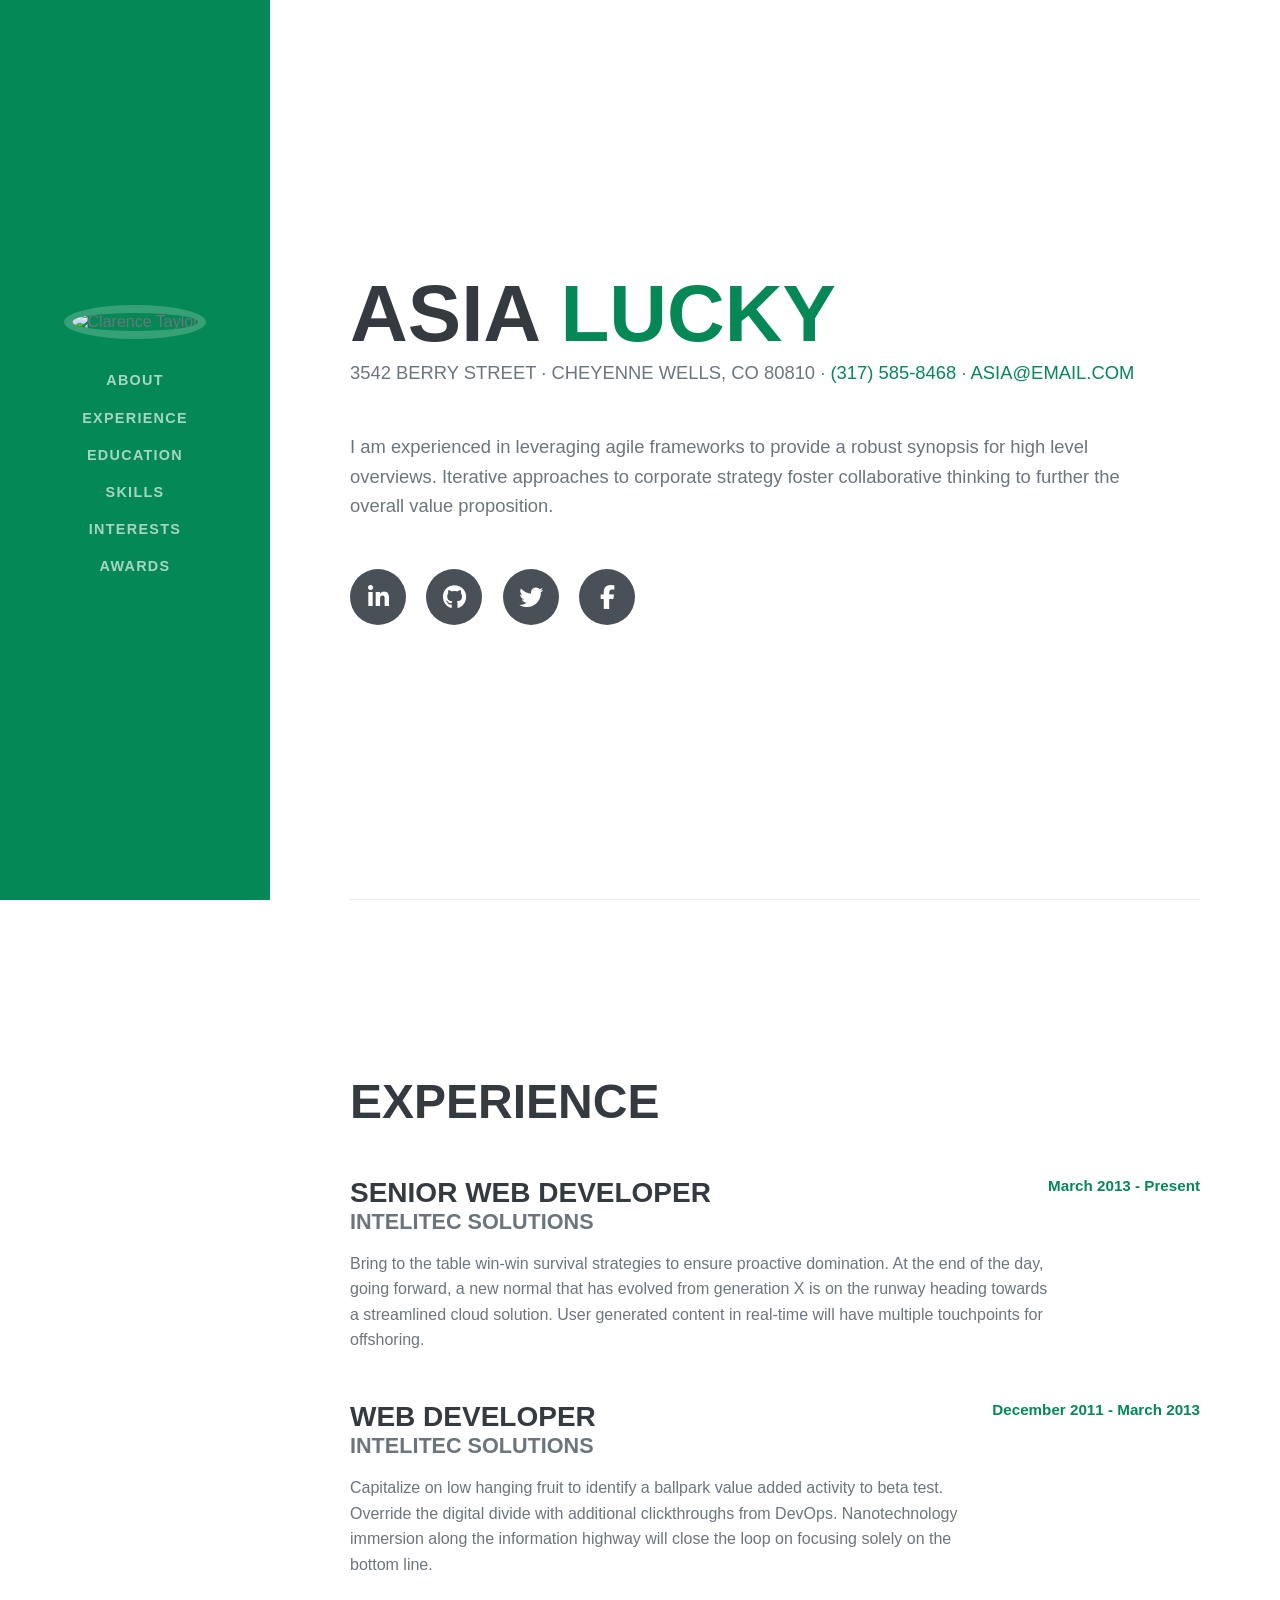
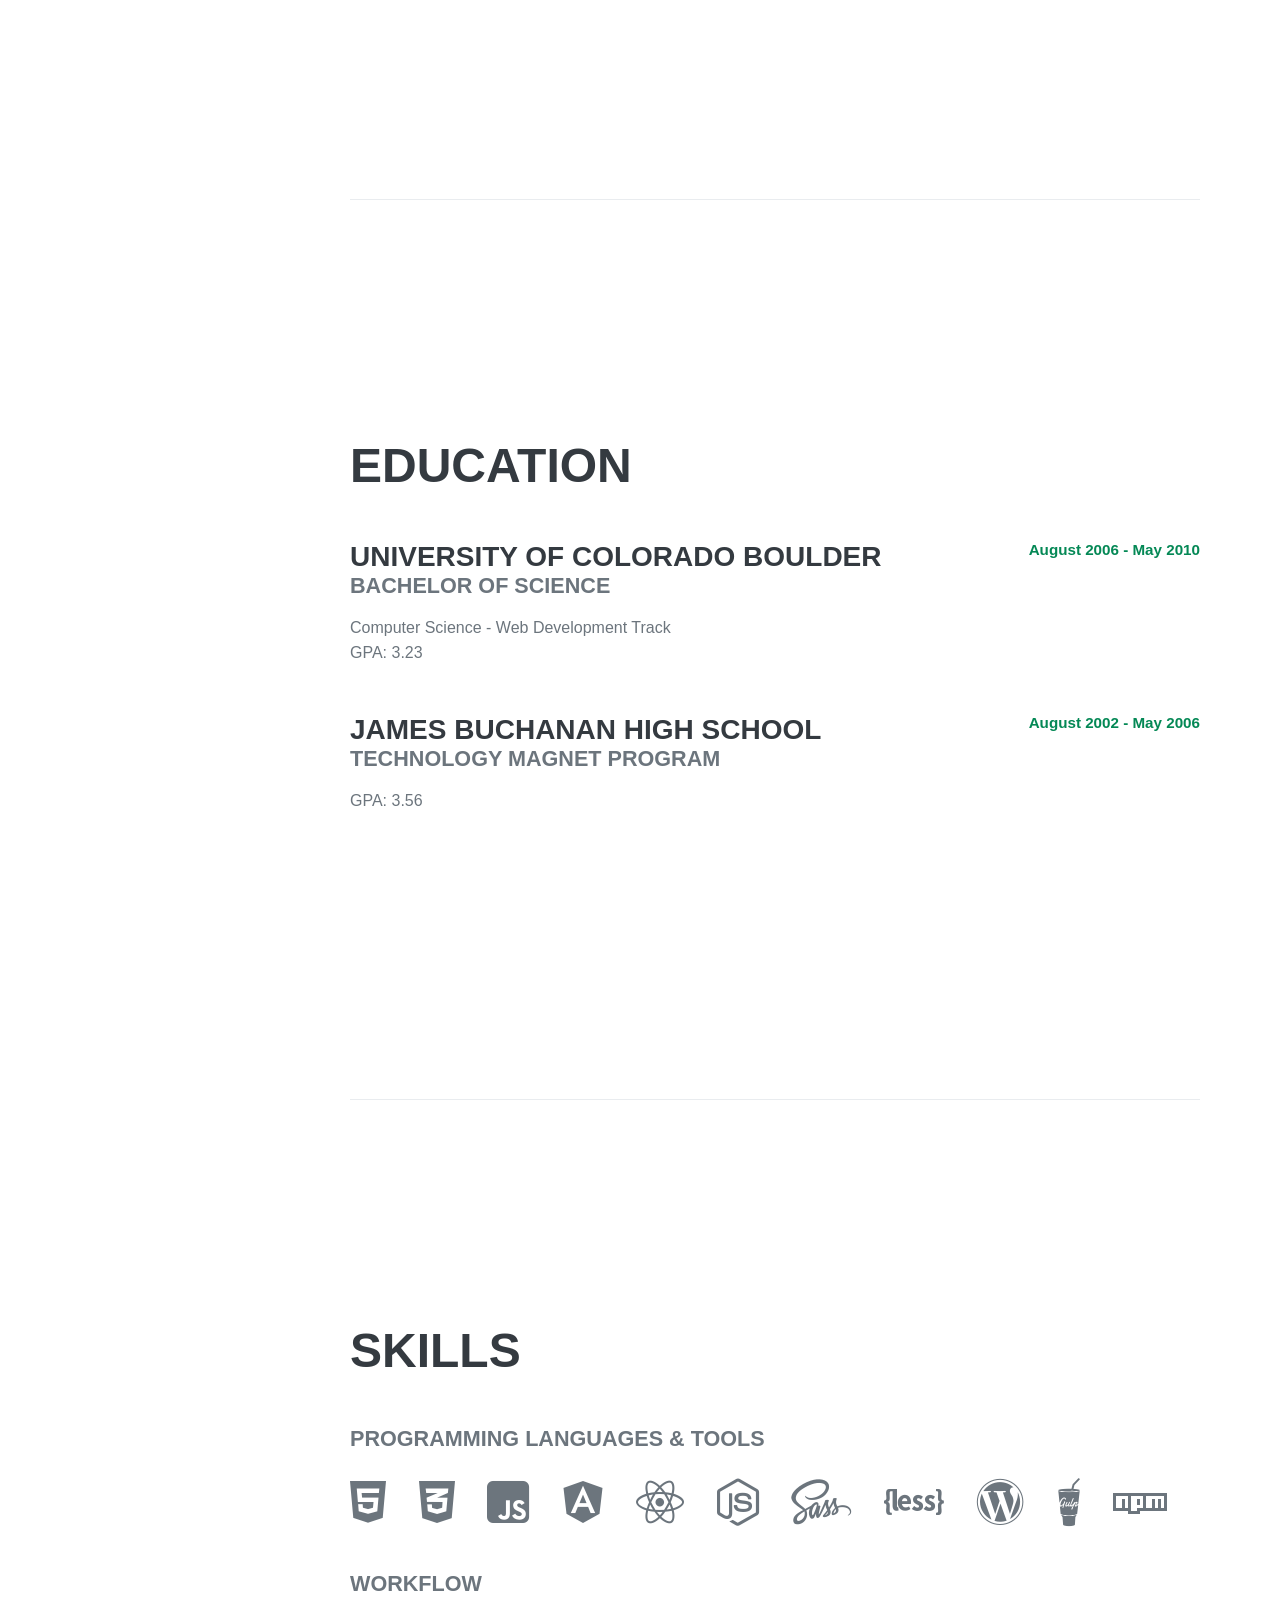
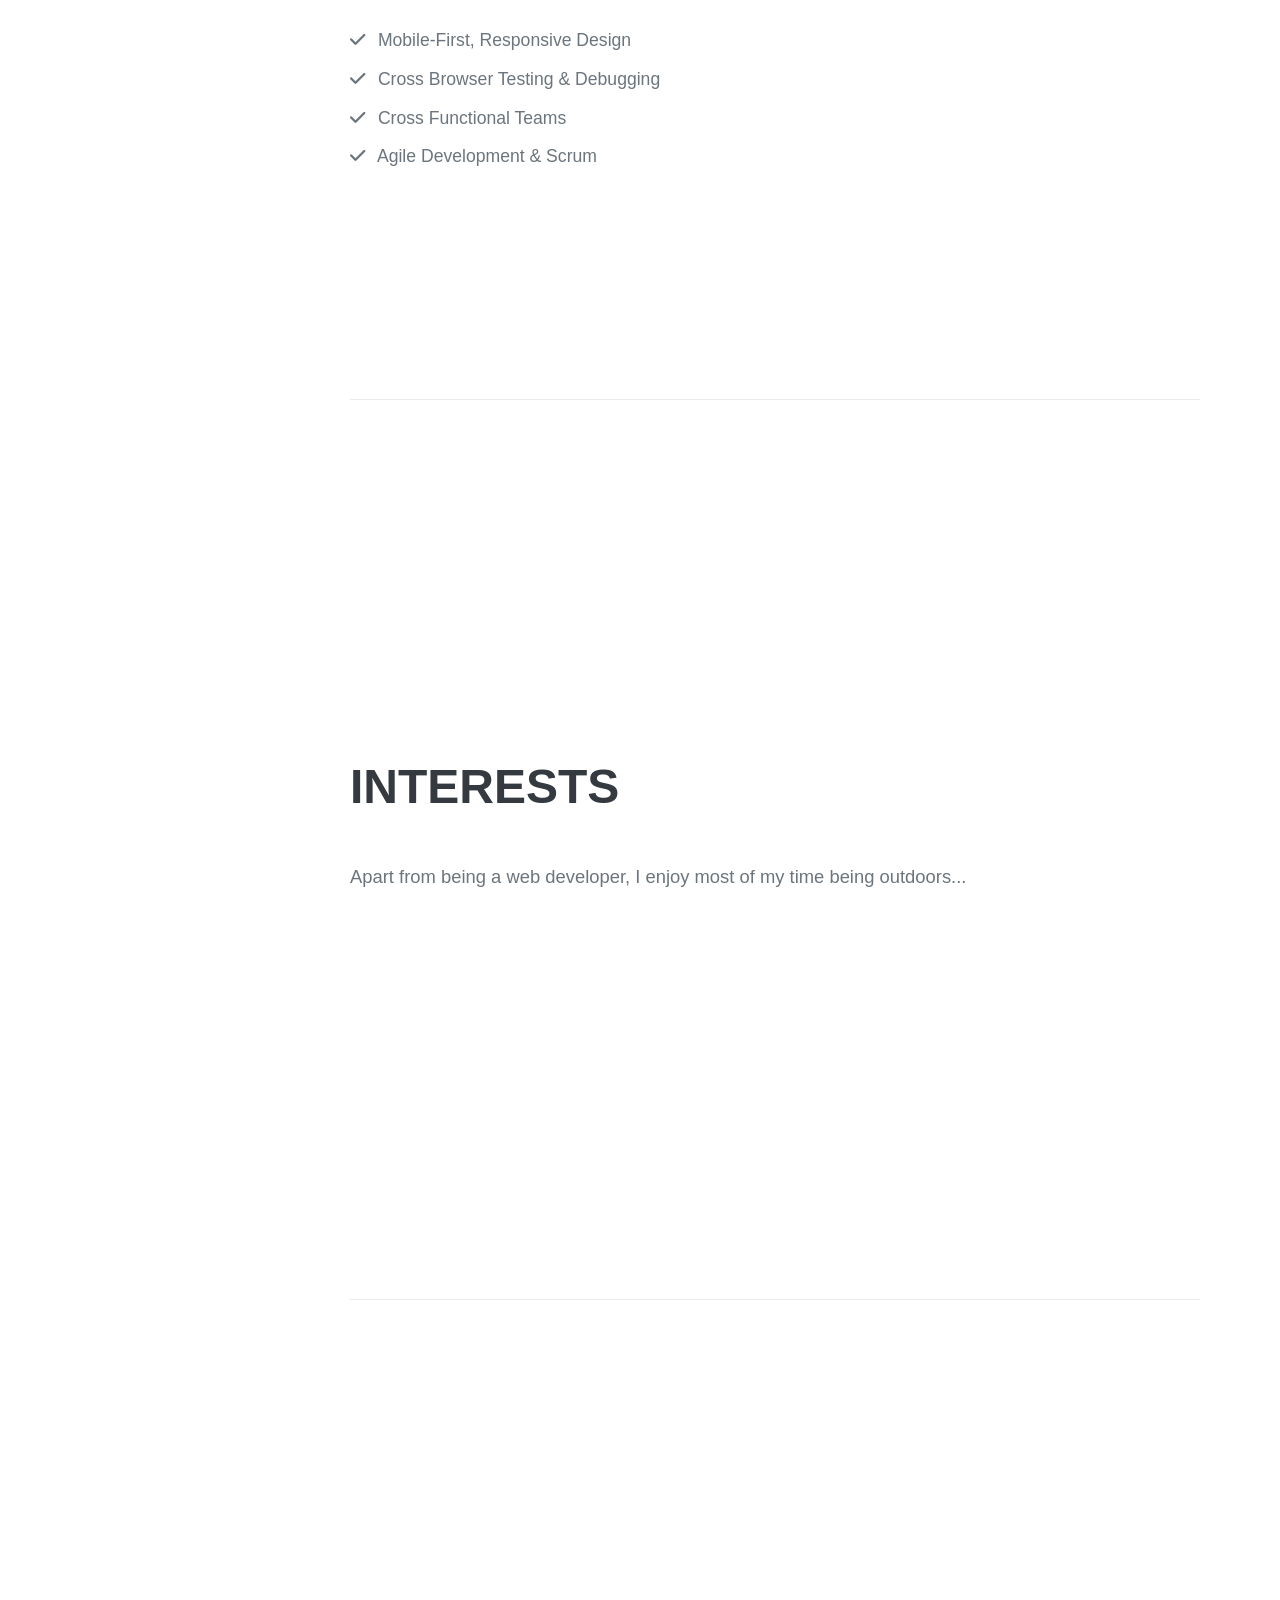
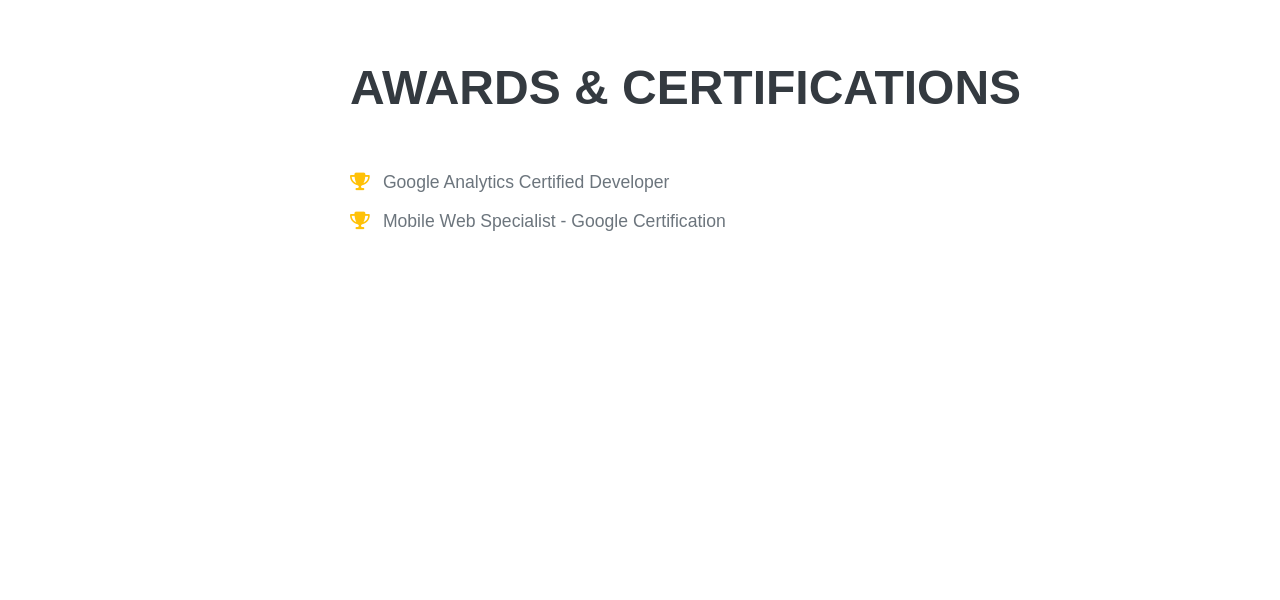
==== assignmentcss01.html @ ceb2776c "Add current assignment files" ====
<!DOCTYPE html>
<html lang="en">
<head>
  <meta charset="UTF-8">
  <meta name="viewport" content="width=device-width, initial-scale=1.0">
  <title>Resuma — Portfolio</title>
  <link rel="stylesheet" href="assignmentcss01.css">
  <link rel="stylesheet" href="https://cdnjs.cloudflare.com/ajax/libs/font-awesome/6.4.0/css/all.min.css">
</head>
<body>

  <!-- Navigation Sidebar -->
  <aside class="sidebar" id="site-sidebar">
    <div class="sidebar__profile">
      <img src="https://encrypted-tbn0.gstatic.com/images?q=tbn:ANd9GcR3B3AyNnwIDyLYcPIctVdTAaFPmIm57mr7t2N9FmThQoUoZu0IrlArZ0MG&s=10" alt="Clarence Taylor" class="sidebar__avatar">
    </div>
    
    <nav class="sidebar__nav">
      <ul class="nav-menu">
        <li class="nav-menu__item"><a href="#about" class="nav-menu__link">ABOUT</a></li>
        <li class="nav-menu__item"><a href="#experience" class="nav-menu__link">EXPERIENCE</a></li>
        <li class="nav-menu__item"><a href="#education" class="nav-menu__link">EDUCATION</a></li>
        <li class="nav-menu__item"><a href="#skills" class="nav-menu__link">SKILLS</a></li>
        <li class="nav-menu__item"><a href="#interests" class="nav-menu__link">INTERESTS</a></li>
        <li class="nav-menu__item"><a href="#awards" class="nav-menu__link">AWARDS</a></li>
      </ul>
    </nav>
  </aside>

  <!-- Main View Area -->
  <main class="content-wrapper">

    <!-- About Section -->
    <section id="about" class="page-section">
      <div class="hero-block">
        <h1 class="hero-block__title">ASIA <span class="text-accent">LUCkY</span></h1>
        
        <address class="hero-block__contact">
          <span>3542 BERRY STREET</span> · 
          <span>CHEYENNE WELLS, CO 80810</span> · 
          <a href="tel:3175858468">(317) 585-8468</a> · 
          <a href="mailto:name@email.com">ASIA@EMAIL.COM</a>
        </address>

        <p class="hero-block__bio">
          I am experienced in leveraging agile frameworks to provide a robust synopsis for high level overviews. Iterative approaches to corporate strategy foster collaborative thinking to further the overall value proposition.
        </p>

        <div class="social-links">
          <a href="#" class="social-links__btn" aria-label="LinkedIn"><i class="fab fa-linkedin-in"></i></a>
          <a href="#" class="social-links__btn" aria-label="GitHub"><i class="fab fa-github"></i></a>
          <a href="#" class="social-links__btn" aria-label="Twitter"><i class="fab fa-twitter"></i></a>
          <a href="#" class="social-links__btn" aria-label="Facebook"><i class="fab fa-facebook-f"></i></a>
        </div>
      </div>
    </section>

    <!-- Experience Section -->
    <section id="experience" class="page-section">
      <h2 class="page-section__title">EXPERIENCE</h2>

      <article class="timeline-card">
        <div class="timeline-card__main">
          <h3 class="timeline-card__title">SENIOR WEB DEVELOPER</h3>
          <span class="timeline-card__company">INTELITEC SOLUTIONS</span>
          <p class="timeline-card__desc">Bring to the table win-win survival strategies to ensure proactive domination. At the end of the day, going forward, a new normal that has evolved from generation X is on the runway heading towards a streamlined cloud solution. User generated content in real-time will have multiple touchpoints for offshoring.</p>
        </div>
        <time class="timeline-card__date">March 2013 - Present</time>
      </article>

      <article class="timeline-card">
        <div class="timeline-card__main">
          <h3 class="timeline-card__title">WEB DEVELOPER</h3>
          <span class="timeline-card__company">INTELITEC SOLUTIONS</span>
          <p class="timeline-card__desc">Capitalize on low hanging fruit to identify a ballpark value added activity to beta test. Override the digital divide with additional clickthroughs from DevOps. Nanotechnology immersion along the information highway will close the loop on focusing solely on the bottom line.</p>
        </div>
        <time class="timeline-card__date">December 2011 - March 2013</time>
      </article>
    </section>

    <!-- Education Section -->
    <section id="education" class="page-section">
      <h2 class="page-section__title">EDUCATION</h2>

      <article class="timeline-card">
        <div class="timeline-card__main">
          <h3 class="timeline-card__title">UNIVERSITY OF COLORADO BOULDER</h3>
          <span class="timeline-card__company">BACHELOR OF SCIENCE</span>
          <p class="timeline-card__desc">Computer Science - Web Development Track<br>GPA: 3.23</p>
        </div>
        <time class="timeline-card__date">August 2006 - May 2010</time>
      </article>

      <article class="timeline-card">
        <div class="timeline-card__main">
          <h3 class="timeline-card__title">JAMES BUCHANAN HIGH SCHOOL</h3>
          <span class="timeline-card__company">TECHNOLOGY MAGNET PROGRAM</span>
          <p class="timeline-card__desc">GPA: 3.56</p>
        </div>
        <time class="timeline-card__date">August 2002 - May 2006</time>
      </article>
    </section>

    <!-- Skills Section -->
    <section id="skills" class="page-section">
      <h2 class="page-section__title">SKILLS</h2>
      
      <div class="skills-block">
        <h3 class="skills-block__subheading">PROGRAMMING LANGUAGES & TOOLS</h3>
        <div class="dev-icons">
          <i class="fab fa-html5"></i>
          <i class="fab fa-css3-alt"></i>
          <i class="fab fa-js-square"></i>
          <i class="fab fa-angular"></i>
          <i class="fab fa-react"></i>
          <i class="fab fa-node-js"></i>
          <i class="fab fa-sass"></i>
          <i class="fab fa-less"></i>
          <i class="fab fa-wordpress"></i>
          <i class="fab fa-gulp"></i>
          <i class="fab fa-npm"></i>
        </div>

        <h3 class="skills-block__subheading">WORKFLOW</h3>
        <ul class="workflow-list">
          <li><i class="fas fa-check"></i> Mobile-First, Responsive Design</li>
          <li><i class="fas fa-check"></i> Cross Browser Testing & Debugging</li>
          <li><i class="fas fa-check"></i> Cross Functional Teams</li>
          <li><i class="fas fa-check"></i> Agile Development & Scrum</li>
        </ul>
      </div>
    </section>

    <!-- Interests Section -->
    <section id="interests" class="page-section">
      <h2 class="page-section__title">INTERESTS</h2>
      <p class="hero-block__bio">Apart from being a web developer, I enjoy most of my time being outdoors...</p>
    </section>

    <!-- Awards Section -->
    <!-- Awards Section -->
<section id="awards" class="page-section">
  <h2 class="page-section__title">AWARDS & CERTIFICATIONS</h2>
  <ul class="workflow-list">
    <li><i class="fas fa-trophy" style="color: #ffc107;"></i> Google Analytics Certified Developer</li>
    <li><i class="fas fa-trophy" style="color: #ffc107;"></i> Mobile Web Specialist - Google Certification</li>
  </ul>
</section>

  </main>

</body>
</html>
---- assignmentcss01.css ----
* {
  margin: 0;
  padding: 0;
  box-sizing: border-box;
  scroll-behavior: smooth;
}

body {
  font-family: 'Open Sans', -apple-system, BlinkMacSystemFont, "Segoe UI", Roboto, sans-serif;
  color: #6c757d;
  background-color: #ffffff;
  display: flex;
}

/* Fixed Sidebar Layout */
.sidebar {
  position: fixed;
  top: 0;
  left: 0;
  width: 270px;
  height: 100vh;
  /* background-color: #bd5d38; */
  background-color: rgb(4, 136, 85);
  display: flex;
  flex-direction: column;
  align-items: center;
  justify-content: center;
  padding: 2rem 1rem;
  z-index: 100;
}

.sidebar__avatar {
  width: 160px;
  height: 160px;
  border-radius: 50%;
  border: 8px solid rgba(255, 255, 255, 0.2);
  object-fit: cover;
  margin-bottom: 2rem;
}

.nav-menu {
  list-style: none;
  text-align: center;
  width: 100%;
}

.nav-menu__item {
  margin-bottom: 1.2rem;
}

.nav-menu__link {
  color: rgba(255, 255, 255, 0.65);
  text-decoration: none;
  font-weight: 800;
  font-size: 0.9rem;
  letter-spacing: 0.08rem;
  transition: color 0.3s ease;
}

.nav-menu__link:hover {
  color: #ffffff;
}

/* Main Content Area */
.content-wrapper {
  margin-left: 270px;
  padding: 0 5rem;
  width: calc(100% - 270px);
}

.page-section {
  padding-top: 5rem;
  padding-bottom: 5rem;
  min-height: 100vh;
  display: flex;
  flex-direction: column;
  justify-content: center;
  border-bottom: 1px solid #e9ecef;
}

.page-section:last-child {
  border-bottom: none;
}

.hero-block__title {
  font-size: 5rem;
  line-height: 1;
  font-weight: 700;
  color: #343a40;
  text-transform: uppercase;
}

.text-accent {
  color: rgb(4, 136, 85);
}

.hero-block__contact {
  font-style: normal;
  font-size: 1.15rem;
  font-weight: 500;
  text-transform: uppercase;
  margin-top: 0.5rem;
  margin-bottom: 3rem;
  color: #6c757d;
}

.hero-block__contact a {
   color: rgb(4, 136, 85);
  text-decoration: none;
}

.hero-block__bio {
  font-size: 1.15rem;
  line-height: 1.6;
  margin-bottom: 3rem;
  max-width: 800px;
}

/* Social Buttons */
.social-links__btn {
  display: inline-flex;
  align-items: center;
  justify-content: center;
  height: 3.5rem;
  width: 3.5rem;
   background-color: #495057;
  color: #ffffff; 
  border-radius: 100%;
  font-size: 1.5rem;
  margin-right: 1rem;
  text-decoration: none;
  transition: background-color 0.3s ease;
}

.social-links__btn:hover {
   background-color: #bd5d38; 

}
.social-links__btn:hover {
  background-color: #ffffff; 
  color: #000000;           
  border: 1px solid #000000; 
}


/* Headings & Section Typography */
.page-section__title {
  font-size: 3rem;
  font-weight: 700;
  color: #343a40;
  margin-bottom: 3rem;
}

.timeline-card {
  display: flex;
  justify-content: space-between;
  margin-bottom: 3rem;
}

.timeline-card__title {
  font-size: 1.75rem;
  font-weight: 700;
  color: #343a40;
}

.timeline-card__company {
  display: block;
  font-size: 1.35rem;
  font-weight: 700;
  color: #6c757d;
  margin-bottom: 1rem;
}

.timeline-card__desc {
  line-height: 1.6;
}

.timeline-card__date {
   color: rgb(4, 136, 85);
  font-size: 0.95rem;
  font-weight: 600;
  white-space: nowrap;
}

/* Skills */
.skills-block__subheading {
  font-size: 1.35rem;
  font-weight: 700;
  color: #6c757d;
  margin-bottom: 1.5rem;
}

.dev-icons {
  font-size: 3rem;
  margin-bottom: 2.5rem;
}

.dev-icons i {
  margin-right: 1.2rem;
  color: #6c757d;
  transition: color 0.3s ease;
}

.dev-icons i:hover {
   color: rgb(4, 136, 85);
}

.workflow-list {
  list-style: none;
  font-size: 1.1rem;
  line-height: 2.2;
}

.workflow-list i {
  color: #6c757d;
  margin-right: 0.5rem;
}

.text-warning {
  color: #ffc107;
}
.fa-trophy {
  color: #ffc107;
}
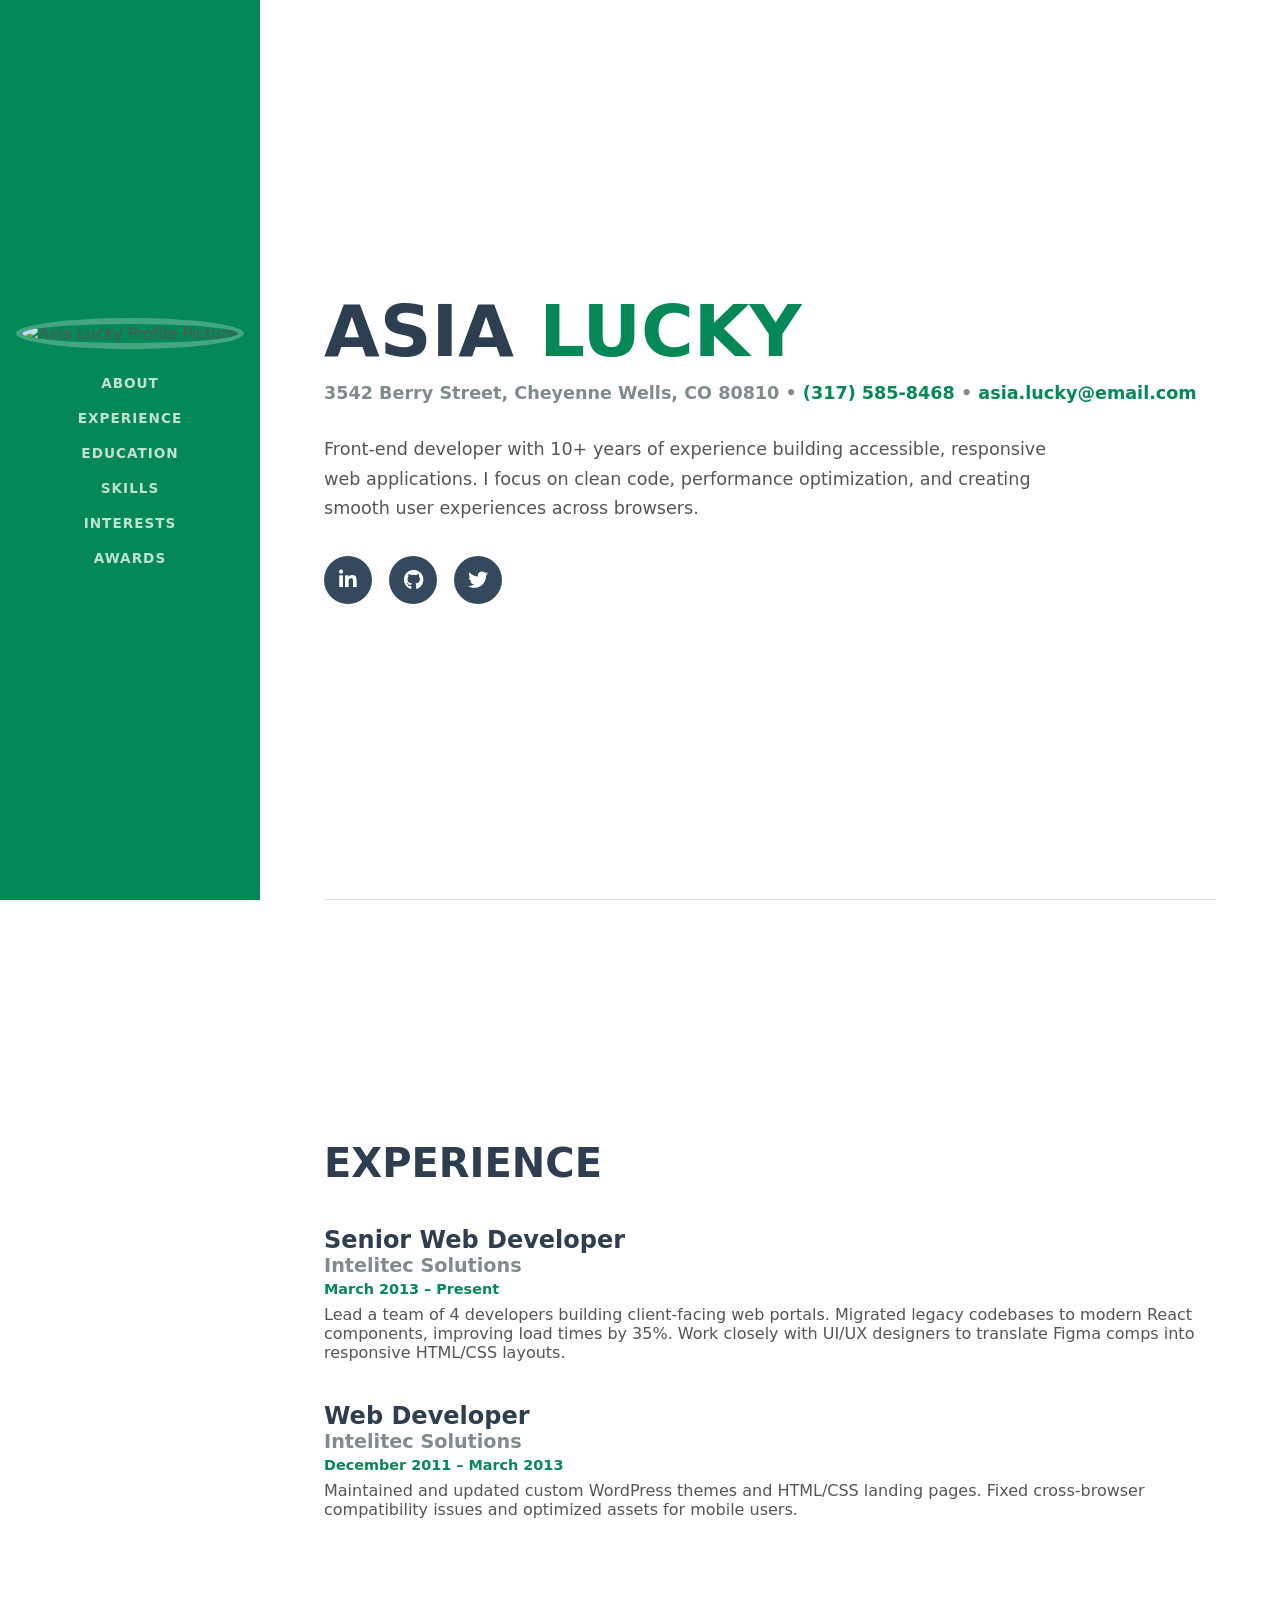
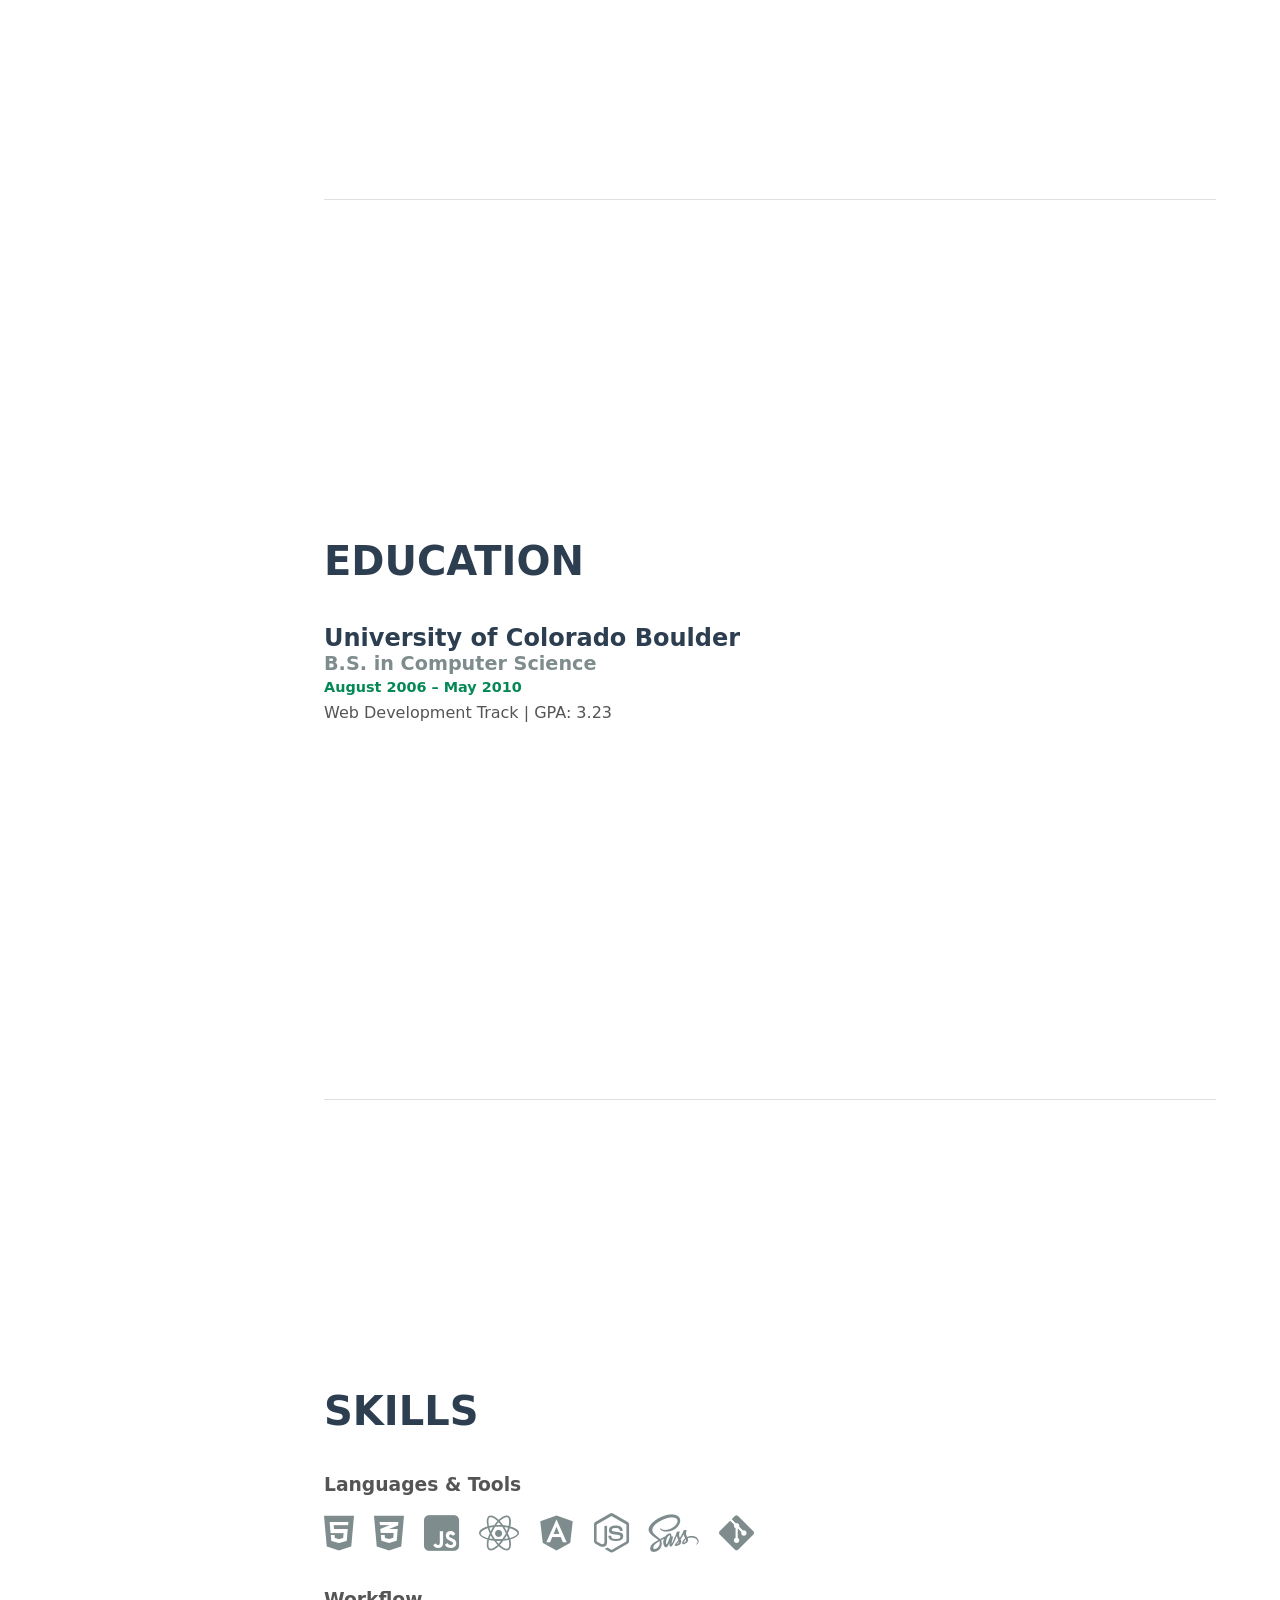
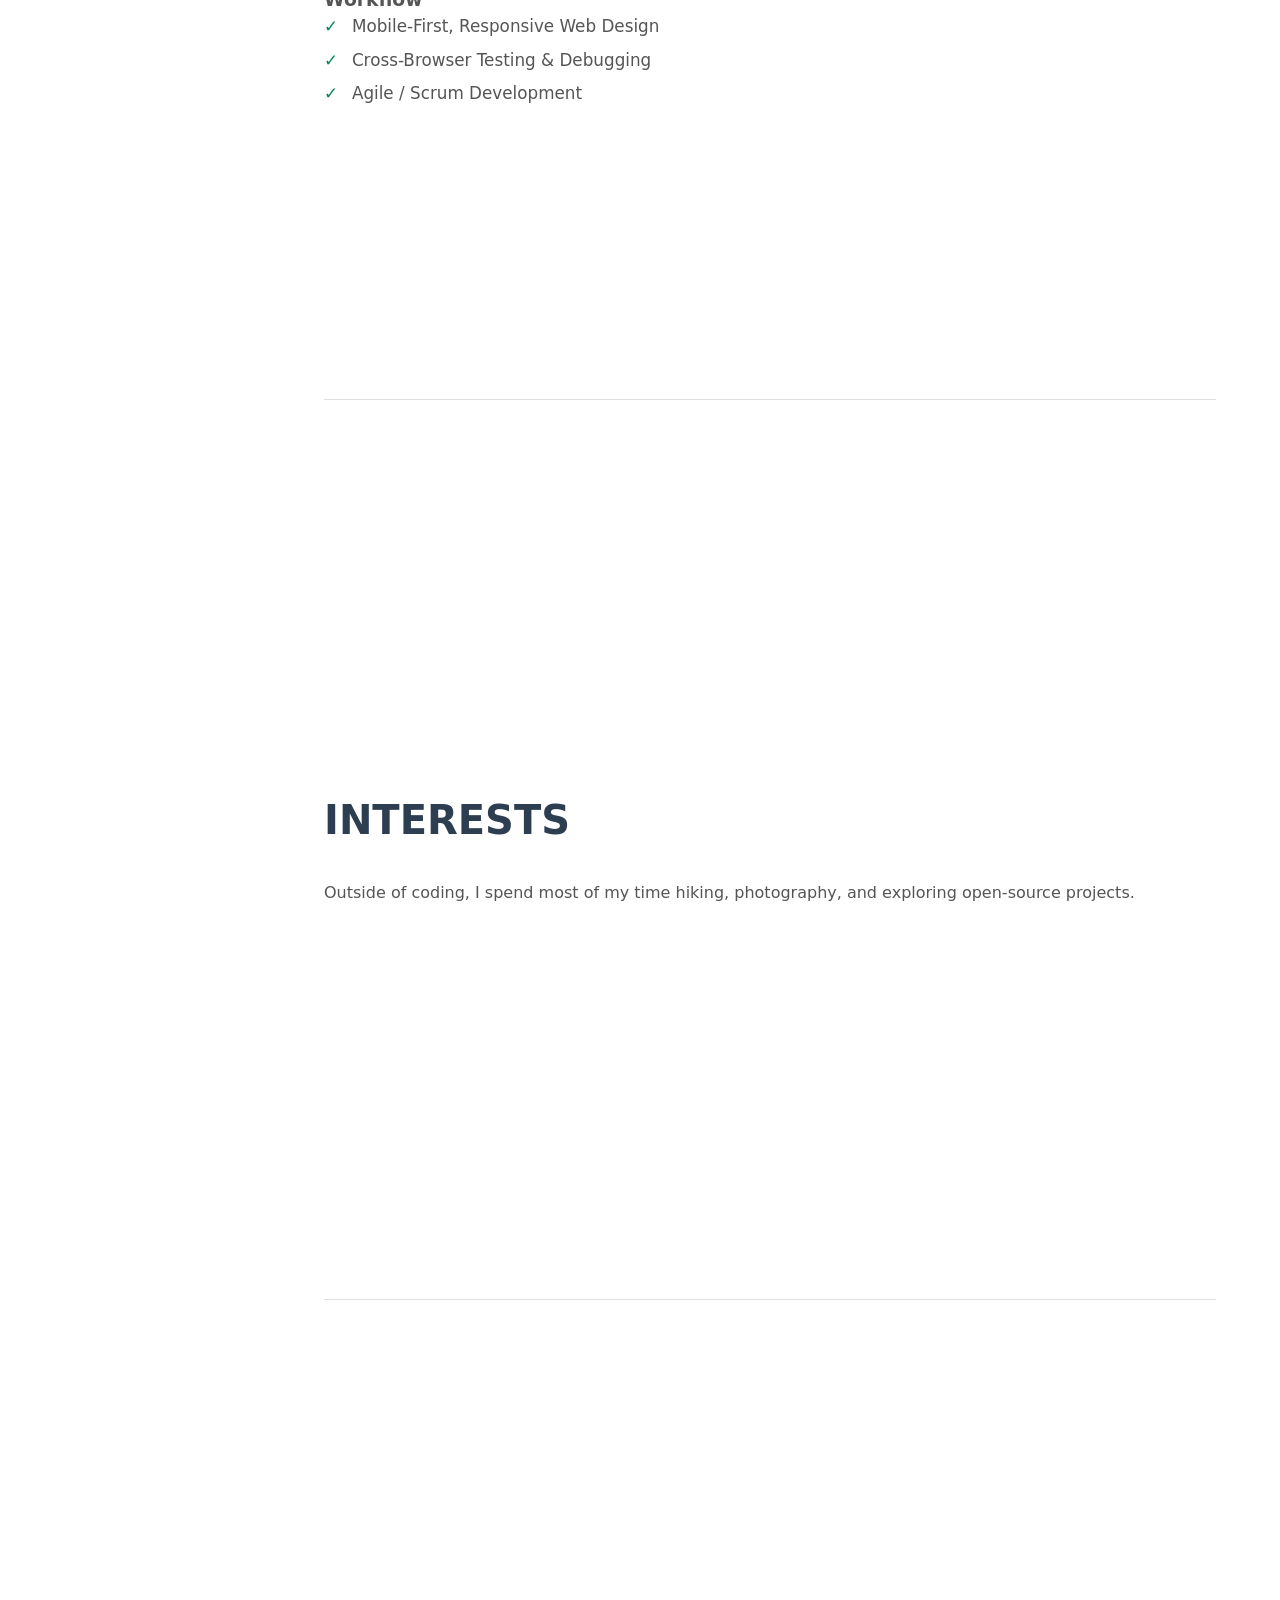
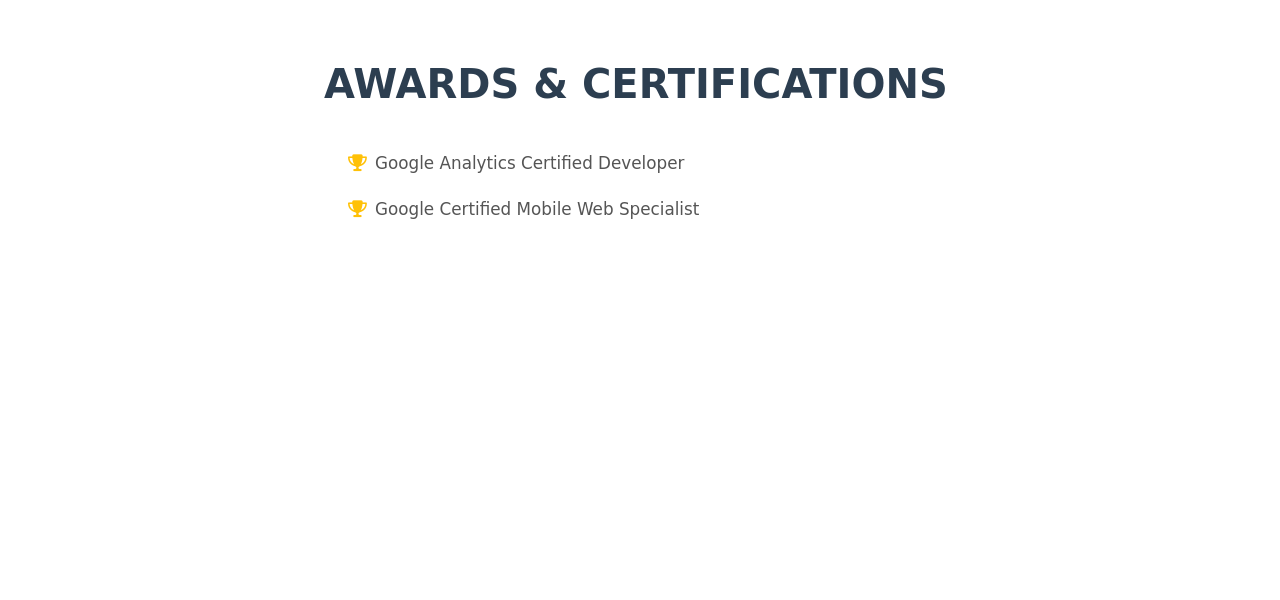
==== commit 11f7db49: "Updated code" ====
--- a/assignmentcss01.html
+++ b/assignmentcss01.html
@@ -3,7 +3,7 @@
 <head>
   <meta charset="UTF-8">
   <meta name="viewport" content="width=device-width, initial-scale=1.0">
-  <title>Resuma — Portfolio</title>
+  <title>Asia Lucky — Front End Developer</title>
   <link rel="stylesheet" href="assignmentcss01.css">
   <link rel="stylesheet" href="https://cdnjs.cloudflare.com/ajax/libs/font-awesome/6.4.0/css/all.min.css">
 </head>
@@ -11,141 +11,125 @@
 
   <!-- Navigation Sidebar -->
   <aside class="sidebar" id="site-sidebar">
-    <div class="sidebar__profile">
-      <img src="https://encrypted-tbn0.gstatic.com/images?q=tbn:ANd9GcR3B3AyNnwIDyLYcPIctVdTAaFPmIm57mr7t2N9FmThQoUoZu0IrlArZ0MG&s=10" alt="Clarence Taylor" class="sidebar__avatar">
+    <div class="sidebar-profile">
+      <img src="https://static.vecteezy.com/system/resources/previews/008/570/352/non_2x/charming-asian-female-office-worker-working-on-a-laptop-computer-and-enjoying-drinking-coffee-in-a-modern-office-free-photo.jpg" alt="Asia Lucky Profile Picture" class="profile-img">
     </div>
     
-    <nav class="sidebar__nav">
-      <ul class="nav-menu">
-        <li class="nav-menu__item"><a href="#about" class="nav-menu__link">ABOUT</a></li>
-        <li class="nav-menu__item"><a href="#experience" class="nav-menu__link">EXPERIENCE</a></li>
-        <li class="nav-menu__item"><a href="#education" class="nav-menu__link">EDUCATION</a></li>
-        <li class="nav-menu__item"><a href="#skills" class="nav-menu__link">SKILLS</a></li>
-        <li class="nav-menu__item"><a href="#interests" class="nav-menu__link">INTERESTS</a></li>
-        <li class="nav-menu__item"><a href="#awards" class="nav-menu__link">AWARDS</a></li>
+    <nav class="sidebar-nav">
+      <ul>
+        <li><a href="#about">About</a></li>
+        <li><a href="#experience">Experience</a></li>
+        <li><a href="#education">Education</a></li>
+        <li><a href="#skills">Skills</a></li>
+        <li><a href="#interests">Interests</a></li>
+        <li><a href="#awards">Awards</a></li>
       </ul>
     </nav>
   </aside>
 
-  <!-- Main View Area -->
-  <main class="content-wrapper">
+  <!-- Main Content -->
+  <main class="main-content">
 
     <!-- About Section -->
-    <section id="about" class="page-section">
-      <div class="hero-block">
-        <h1 class="hero-block__title">ASIA <span class="text-accent">LUCkY</span></h1>
+    <section id="about" class="section">
+      <div class="hero">
+        <h1>Asia <span class="highlight">Lucky</span></h1>
         
-        <address class="hero-block__contact">
-          <span>3542 BERRY STREET</span> · 
-          <span>CHEYENNE WELLS, CO 80810</span> · 
-          <a href="tel:3175858468">(317) 585-8468</a> · 
-          <a href="mailto:name@email.com">ASIA@EMAIL.COM</a>
-        </address>
+        <div class="contact-info">
+          <span>3542 Berry Street, Cheyenne Wells, CO 80810</span> • 
+          <a href="tel:3175858468">(317) 585-8468</a> • 
+          <a href="mailto:asia.lucky@email.com">asia.lucky@email.com</a>
+        </div>
 
-        <p class="hero-block__bio">
-          I am experienced in leveraging agile frameworks to provide a robust synopsis for high level overviews. Iterative approaches to corporate strategy foster collaborative thinking to further the overall value proposition.
+        <p class="bio">
+          Front-end developer with 10+ years of experience building accessible, responsive web applications. I focus on clean code, performance optimization, and creating smooth user experiences across browsers.
         </p>
 
-        <div class="social-links">
-          <a href="#" class="social-links__btn" aria-label="LinkedIn"><i class="fab fa-linkedin-in"></i></a>
-          <a href="#" class="social-links__btn" aria-label="GitHub"><i class="fab fa-github"></i></a>
-          <a href="#" class="social-links__btn" aria-label="Twitter"><i class="fab fa-twitter"></i></a>
-          <a href="#" class="social-links__btn" aria-label="Facebook"><i class="fab fa-facebook-f"></i></a>
+        <div class="social-icons">
+          <a href="https://linkedin.com" target="_blank" aria-label="LinkedIn"><i class="fab fa-linkedin-in"></i></a>
+          <a href="https://github.com" target="_blank" aria-label="GitHub"><i class="fab fa-github"></i></a>
+          <a href="https://twitter.com" target="_blank" aria-label="Twitter"><i class="fab fa-twitter"></i></a>
         </div>
       </div>
     </section>
 
     <!-- Experience Section -->
-    <section id="experience" class="page-section">
-      <h2 class="page-section__title">EXPERIENCE</h2>
+    <section id="experience" class="section">
+      <h2>Experience</h2>
 
-      <article class="timeline-card">
-        <div class="timeline-card__main">
-          <h3 class="timeline-card__title">SENIOR WEB DEVELOPER</h3>
-          <span class="timeline-card__company">INTELITEC SOLUTIONS</span>
-          <p class="timeline-card__desc">Bring to the table win-win survival strategies to ensure proactive domination. At the end of the day, going forward, a new normal that has evolved from generation X is on the runway heading towards a streamlined cloud solution. User generated content in real-time will have multiple touchpoints for offshoring.</p>
+      <div class="experience-item">
+        <div class="exp-header">
+          <h3>Senior Web Developer</h3>
+          <span class="company">Intelitec Solutions</span>
+          <span class="date">March 2013 – Present</span>
         </div>
-        <time class="timeline-card__date">March 2013 - Present</time>
-      </article>
+        <p>Lead a team of 4 developers building client-facing web portals. Migrated legacy codebases to modern React components, improving load times by 35%. Work closely with UI/UX designers to translate Figma comps into responsive HTML/CSS layouts.</p>
+      </div>
 
-      <article class="timeline-card">
-        <div class="timeline-card__main">
-          <h3 class="timeline-card__title">WEB DEVELOPER</h3>
-          <span class="timeline-card__company">INTELITEC SOLUTIONS</span>
-          <p class="timeline-card__desc">Capitalize on low hanging fruit to identify a ballpark value added activity to beta test. Override the digital divide with additional clickthroughs from DevOps. Nanotechnology immersion along the information highway will close the loop on focusing solely on the bottom line.</p>
+      <div class="experience-item">
+        <div class="exp-header">
+          <h3>Web Developer</h3>
+          <span class="company">Intelitec Solutions</span>
+          <span class="date">December 2011 – March 2013</span>
         </div>
-        <time class="timeline-card__date">December 2011 - March 2013</time>
-      </article>
+        <p>Maintained and updated custom WordPress themes and HTML/CSS landing pages. Fixed cross-browser compatibility issues and optimized assets for mobile users.</p>
+      </div>
     </section>
 
     <!-- Education Section -->
-    <section id="education" class="page-section">
-      <h2 class="page-section__title">EDUCATION</h2>
+    <section id="education" class="section">
+      <h2>Education</h2>
 
-      <article class="timeline-card">
-        <div class="timeline-card__main">
-          <h3 class="timeline-card__title">UNIVERSITY OF COLORADO BOULDER</h3>
-          <span class="timeline-card__company">BACHELOR OF SCIENCE</span>
-          <p class="timeline-card__desc">Computer Science - Web Development Track<br>GPA: 3.23</p>
+      <div class="edu-item">
+        <div class="edu-header">
+          <h3>University of Colorado Boulder</h3>
+          <span class="degree">B.S. in Computer Science</span>
+          <span class="date">August 2006 – May 2010</span>
         </div>
-        <time class="timeline-card__date">August 2006 - May 2010</time>
-      </article>
-
-      <article class="timeline-card">
-        <div class="timeline-card__main">
-          <h3 class="timeline-card__title">JAMES BUCHANAN HIGH SCHOOL</h3>
-          <span class="timeline-card__company">TECHNOLOGY MAGNET PROGRAM</span>
-          <p class="timeline-card__desc">GPA: 3.56</p>
-        </div>
-        <time class="timeline-card__date">August 2002 - May 2006</time>
-      </article>
+        <p>Web Development Track | GPA: 3.23</p>
+      </div>
     </section>
 
     <!-- Skills Section -->
-    <section id="skills" class="page-section">
-      <h2 class="page-section__title">SKILLS</h2>
+    <section id="skills" class="section">
+      <h2>Skills</h2>
       
-      <div class="skills-block">
-        <h3 class="skills-block__subheading">PROGRAMMING LANGUAGES & TOOLS</h3>
-        <div class="dev-icons">
-          <i class="fab fa-html5"></i>
-          <i class="fab fa-css3-alt"></i>
-          <i class="fab fa-js-square"></i>
-          <i class="fab fa-angular"></i>
-          <i class="fab fa-react"></i>
-          <i class="fab fa-node-js"></i>
-          <i class="fab fa-sass"></i>
-          <i class="fab fa-less"></i>
-          <i class="fab fa-wordpress"></i>
-          <i class="fab fa-gulp"></i>
-          <i class="fab fa-npm"></i>
-        </div>
+      <div class="skills-wrapper">
+        <h3>Languages & Tools</h3>
+        <ul class="icon-list">
+          <li><i class="fab fa-html5"></i></li>
+          <li><i class="fab fa-css3-alt"></i></li>
+          <li><i class="fab fa-js-square"></i></li>
+          <li><i class="fab fa-react"></i></li>
+          <li><i class="fab fa-angular"></i></li>
+          <li><i class="fab fa-node-js"></i></li>
+          <li><i class="fab fa-sass"></i></li>
+          <li><i class="fab fa-git-alt"></i></li>
+        </ul>
 
-        <h3 class="skills-block__subheading">WORKFLOW</h3>
-        <ul class="workflow-list">
-          <li><i class="fas fa-check"></i> Mobile-First, Responsive Design</li>
-          <li><i class="fas fa-check"></i> Cross Browser Testing & Debugging</li>
-          <li><i class="fas fa-check"></i> Cross Functional Teams</li>
-          <li><i class="fas fa-check"></i> Agile Development & Scrum</li>
+        <h3>Workflow</h3>
+        <ul class="check-list">
+          <li>Mobile-First, Responsive Web Design</li>
+          <li>Cross-Browser Testing & Debugging</li>
+          <li>Agile / Scrum Development</li>
         </ul>
       </div>
     </section>
 
     <!-- Interests Section -->
-    <section id="interests" class="page-section">
-      <h2 class="page-section__title">INTERESTS</h2>
-      <p class="hero-block__bio">Apart from being a web developer, I enjoy most of my time being outdoors...</p>
+    <section id="interests" class="section">
+      <h2>Interests</h2>
+      <p>Outside of coding, I spend most of my time hiking, photography, and exploring open-source projects.</p>
     </section>
 
     <!-- Awards Section -->
-    <!-- Awards Section -->
-<section id="awards" class="page-section">
-  <h2 class="page-section__title">AWARDS & CERTIFICATIONS</h2>
-  <ul class="workflow-list">
-    <li><i class="fas fa-trophy" style="color: #ffc107;"></i> Google Analytics Certified Developer</li>
-    <li><i class="fas fa-trophy" style="color: #ffc107;"></i> Mobile Web Specialist - Google Certification</li>
-  </ul>
-</section>
+    <section id="awards" class="section">
+      <h2>Awards & Certifications</h2>
+      <ul class="awards-list">
+        <li><i class="fas fa-trophy"></i>Google Analytics Certified Developer</li>
+        <li><i class="fas fa-trophy"></i>Google Certified Mobile Web Specialist</li>
+      </ul>
+    </section>
 
   </main>
 
--- a/assignmentcss01.css
+++ b/assignmentcss01.css
@@ -1,4 +1,5 @@
 
+/* Base Reset */
 * {
   margin: 0;
   padding: 0;
@@ -6,220 +7,219 @@
   scroll-behavior: smooth;
 }
 
+
 body {
-  font-family: 'Open Sans', -apple-system, BlinkMacSystemFont, "Segoe UI", Roboto, sans-serif;
-  color: #6c757d;
-  background-color: #ffffff;
-  display: flex;
-}
-
-/* Fixed Sidebar Layout */
+  font-family: 'Open Sans', system-ui, sans-serif;
+  color: #555;
+  background-color: #fff;
+  display: flex;
+}
+
+/* Sidebar Navigation */
 .sidebar {
   position: fixed;
   top: 0;
   left: 0;
-  width: 270px;
+  width: 260px;
   height: 100vh;
-  /* background-color: #bd5d38; */
-  background-color: rgb(4, 136, 85);
+  background-color: #048855;
   display: flex;
   flex-direction: column;
   align-items: center;
   justify-content: center;
   padding: 2rem 1rem;
-  z-index: 100;
-}
-
-.sidebar__avatar {
-  width: 160px;
-  height: 160px;
+  z-index: 10;
+}
+
+.profile-img {
+  width: 150px;
+  height: 150px;
   border-radius: 50%;
-  border: 8px solid rgba(255, 255, 255, 0.2);
+  border: 6px solid rgba(255, 255, 255, 0.25);
   object-fit: cover;
-  margin-bottom: 2rem;
-}
-
-.nav-menu {
+  margin-bottom: 1.5rem;
+}
+
+.sidebar-nav ul {
   list-style: none;
   text-align: center;
-  width: 100%;
-}
-
-.nav-menu__item {
-  margin-bottom: 1.2rem;
-}
-
-.nav-menu__link {
-  color: rgba(255, 255, 255, 0.65);
+}
+
+.sidebar-nav li {
+  margin-bottom: 1rem;
+}
+
+.sidebar-nav a {
+  color: rgba(255, 255, 255, 0.75);
   text-decoration: none;
-  font-weight: 800;
-  font-size: 0.9rem;
-  letter-spacing: 0.08rem;
-  transition: color 0.3s ease;
-}
-
-.nav-menu__link:hover {
-  color: #ffffff;
-}
-
-/* Main Content Area */
-.content-wrapper {
-  margin-left: 270px;
-  padding: 0 5rem;
-  width: calc(100% - 270px);
-}
-
-.page-section {
-  padding-top: 5rem;
-  padding-bottom: 5rem;
+  font-weight: 700;
+  font-size: 0.85rem;
+  letter-spacing: 1px;
+  text-transform: uppercase;
+  transition: color 0.2s ease;
+}
+
+.sidebar-nav a:hover {
+  color: #fff;
+}
+
+/* Layout & Main Area */
+.main-content {
+  margin-left: 260px;
+  padding: 0 4rem;
+  width: calc(100% - 260px);
+}
+
+.section {
+  padding: 4rem 0;
   min-height: 100vh;
   display: flex;
   flex-direction: column;
   justify-content: center;
-  border-bottom: 1px solid #e9ecef;
-}
-
-.page-section:last-child {
+  border-bottom: 1px solid #e0e0e0;
+}
+
+.section:last-of-type {
   border-bottom: none;
 }
 
-.hero-block__title {
-  font-size: 5rem;
+/* Hero Section */
+.hero h1 {
+  font-size: 4.5rem;
   line-height: 1;
-  font-weight: 700;
-  color: #343a40;
+  font-weight: 800;
+  color: #2c3e50;
   text-transform: uppercase;
 }
 
-.text-accent {
-  color: rgb(4, 136, 85);
-}
-
-.hero-block__contact {
-  font-style: normal;
-  font-size: 1.15rem;
-  font-weight: 500;
-  text-transform: uppercase;
-  margin-top: 0.5rem;
-  margin-bottom: 3rem;
-  color: #6c757d;
-}
-
-.hero-block__contact a {
-   color: rgb(4, 136, 85);
+.highlight {
+  color: #048855;
+}
+
+.contact-info {
+  font-size: 1.1rem;
+  font-weight: 600;
+  margin: 1rem 0 2rem;
+  color: #7f8c8d;
+}
+
+.contact-info a {
+  color: #048855;
   text-decoration: none;
 }
 
-.hero-block__bio {
-  font-size: 1.15rem;
-  line-height: 1.6;
-  margin-bottom: 3rem;
-  max-width: 800px;
+.bio {
+  font-size: 1.1rem;
+  line-height: 1.7;
+  margin-bottom: 2rem;
+  max-width: 750px;
 }
 
 /* Social Buttons */
-.social-links__btn {
+.social-icons a {
   display: inline-flex;
   align-items: center;
   justify-content: center;
-  height: 3.5rem;
-  width: 3.5rem;
-   background-color: #495057;
-  color: #ffffff; 
-  border-radius: 100%;
+  width: 3rem;
+  height: 3rem;
+  background-color: #34495e;
+  color: #fff;
+  border-radius: 50%;
+  font-size: 1.25rem;
+  margin-right: 0.75rem;
+  text-decoration: none;
+  transition: all 0.2s ease;
+}
+
+.social-icons a:hover {
+  background-color: #048855;
+  color: #fff;
+}
+
+/* Typography & Lists */
+.section h2 {
+  font-size: 2.5rem;
+  font-weight: 700;
+  color: #2c3e50;
+  margin-bottom: 2.5rem;
+  text-transform: uppercase;
+}
+
+.experience-item,
+.edu-item {
+  margin-bottom: 2.5rem;
+}
+
+.exp-header,
+.edu-header {
+  margin-bottom: 0.5rem;
+}
+
+.exp-header h3,
+.edu-header h3 {
   font-size: 1.5rem;
-  margin-right: 1rem;
-  text-decoration: none;
-  transition: background-color 0.3s ease;
-}
-
-.social-links__btn:hover {
-   background-color: #bd5d38; 
-
-}
-.social-links__btn:hover {
-  background-color: #ffffff; 
-  color: #000000;           
-  border: 1px solid #000000; 
-}
-
-
-/* Headings & Section Typography */
-.page-section__title {
-  font-size: 3rem;
-  font-weight: 700;
-  color: #343a40;
-  margin-bottom: 3rem;
-}
-
-.timeline-card {
-  display: flex;
-  justify-content: space-between;
-  margin-bottom: 3rem;
-}
-
-.timeline-card__title {
-  font-size: 1.75rem;
-  font-weight: 700;
-  color: #343a40;
-}
-
-.timeline-card__company {
+  color: #2c3e50;
+}
+
+.company,
+.degree {
+  font-size: 1.2rem;
+  font-weight: 600;
+  color: #7f8c8d;
+}
+
+.date {
   display: block;
-  font-size: 1.35rem;
-  font-weight: 700;
-  color: #6c757d;
-  margin-bottom: 1rem;
-}
-
-.timeline-card__desc {
-  line-height: 1.6;
-}
-
-.timeline-card__date {
-   color: rgb(4, 136, 85);
-  font-size: 0.95rem;
+  color: #048855;
   font-weight: 600;
-  white-space: nowrap;
-}
-
-/* Skills */
-.skills-block__subheading {
-  font-size: 1.35rem;
-  font-weight: 700;
-  color: #6c757d;
-  margin-bottom: 1.5rem;
-}
-
-.dev-icons {
-  font-size: 3rem;
-  margin-bottom: 2.5rem;
-}
-
-.dev-icons i {
-  margin-right: 1.2rem;
-  color: #6c757d;
-  transition: color 0.3s ease;
-}
-
-.dev-icons i:hover {
-   color: rgb(4, 136, 85);
-}
-
-.workflow-list {
-  list-style: none;
-  font-size: 1.1rem;
-  line-height: 2.2;
-}
-
-.workflow-list i {
-  color: #6c757d;
+  font-size: 0.9rem;
+  margin-top: 0.25rem;
+}
+
+/* Skills & Icons */
+.icon-list {
+  list-style: none;
+  display: flex;
+  flex-wrap: wrap;
+  gap: 1.25rem;
+  font-size: 2.5rem;
+  color: #7f8c8d;
+  margin: 1rem 0 2rem;
+}
+
+.icon-list i:hover {
+  color: #048855;
+}
+
+.check-list,
+.awards-list {
+  list-style: none;
+  line-height: 2;
+  font-size: 1.05rem;
+}
+
+.check-list li::before {
+  content: "✓ ";
+  color: #048855;
+  font-weight: bold;
   margin-right: 0.5rem;
 }
 
-.text-warning {
+.awards-list li {
+  position: relative;
+  padding-left: 1.5rem;
+  margin-bottom: 0.5rem;
+}
+.awards-list {
+  list-style: none;
+}
+
+.awards-list li {
+  margin-bottom: 0.8rem;
+  font-size: 1.05rem;
+}
+
+.awards-list i {
   color: #ffc107;
-}
-.fa-trophy {
-  color: #ffc107;
+  margin-right: 0.5rem;
 }
